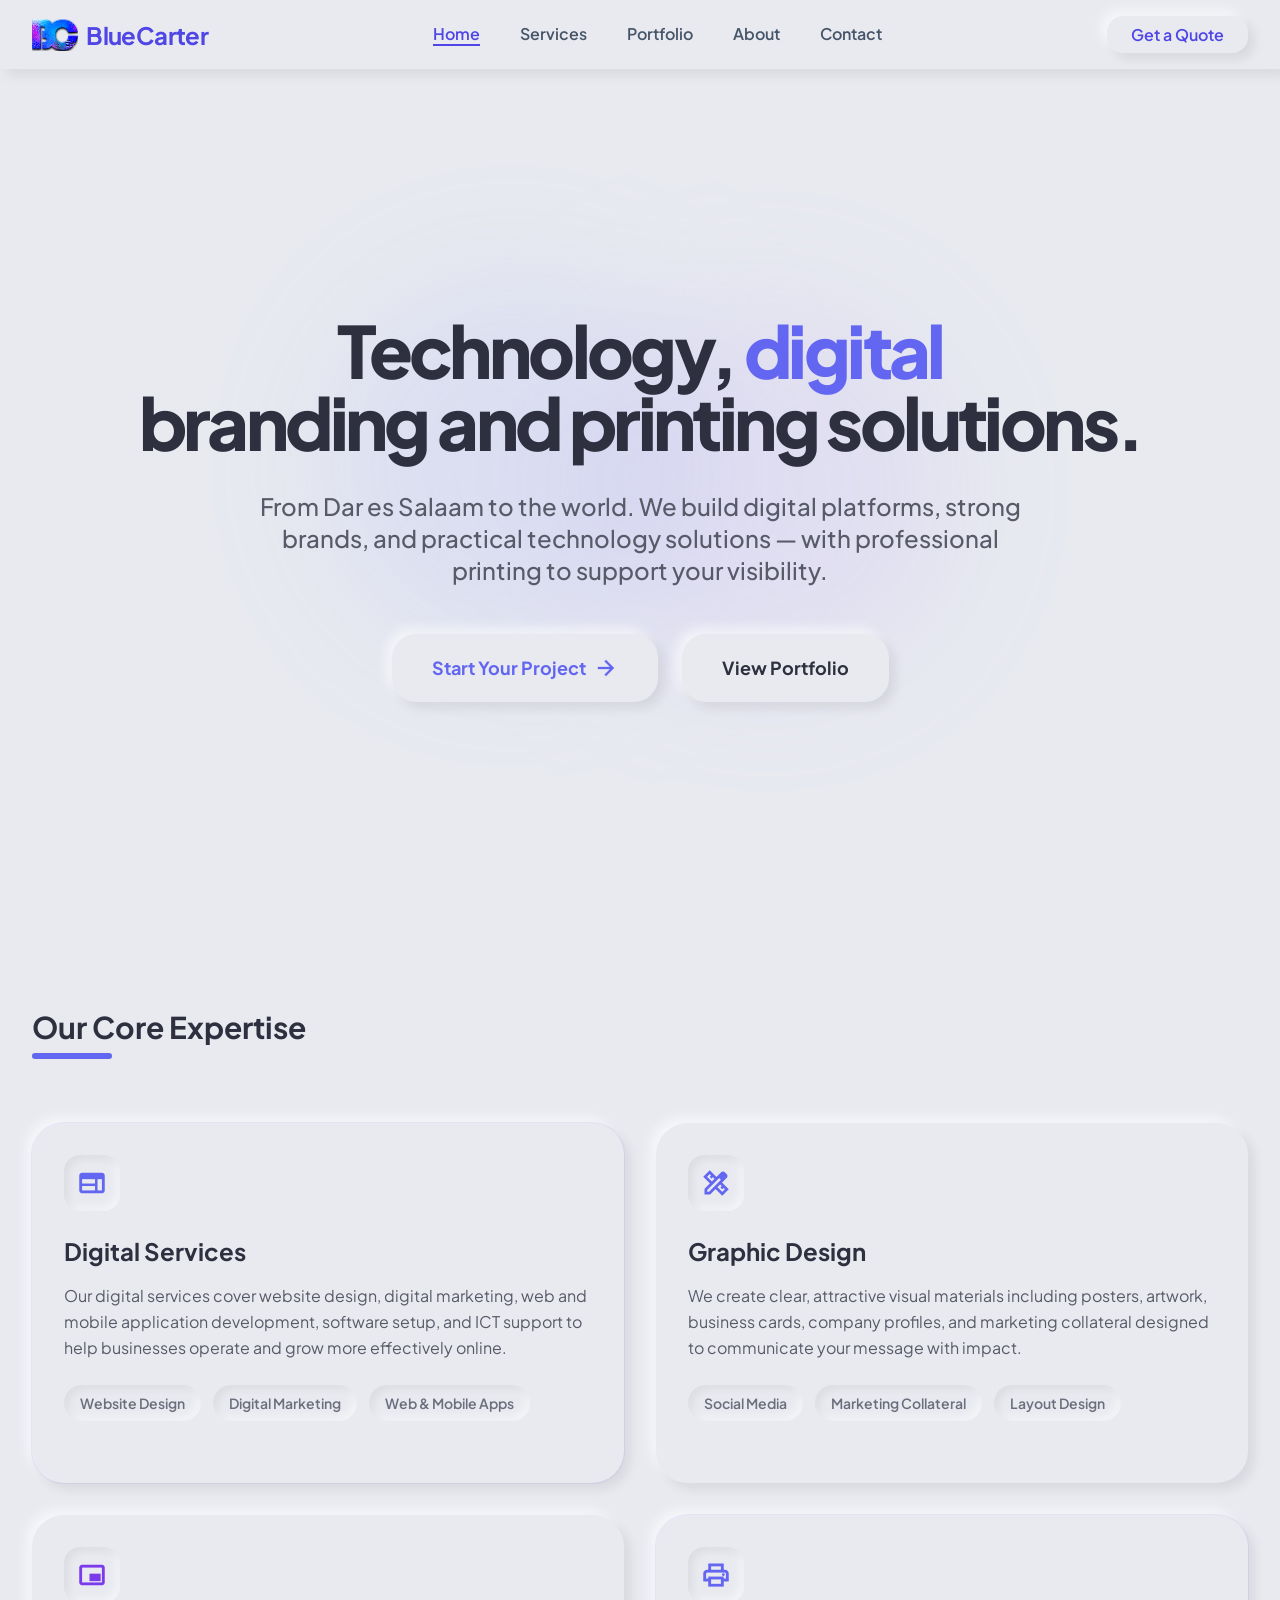
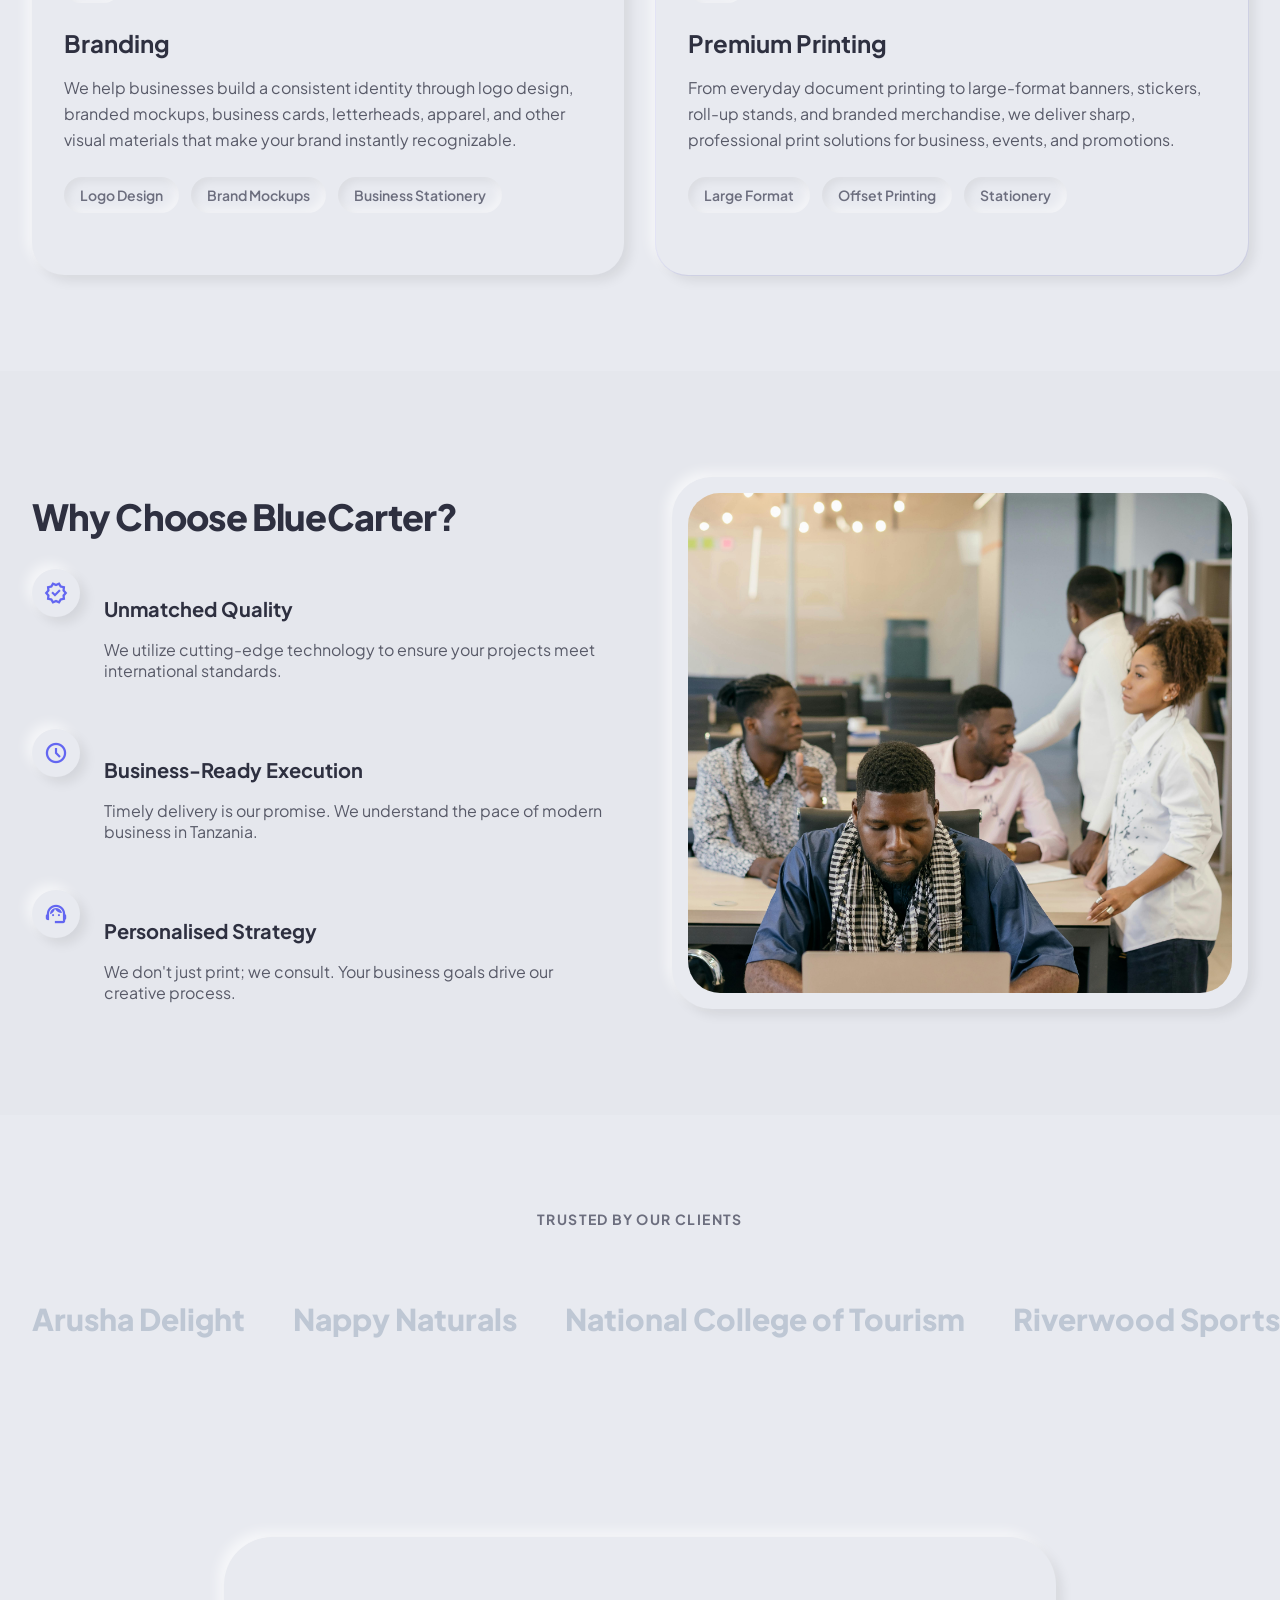
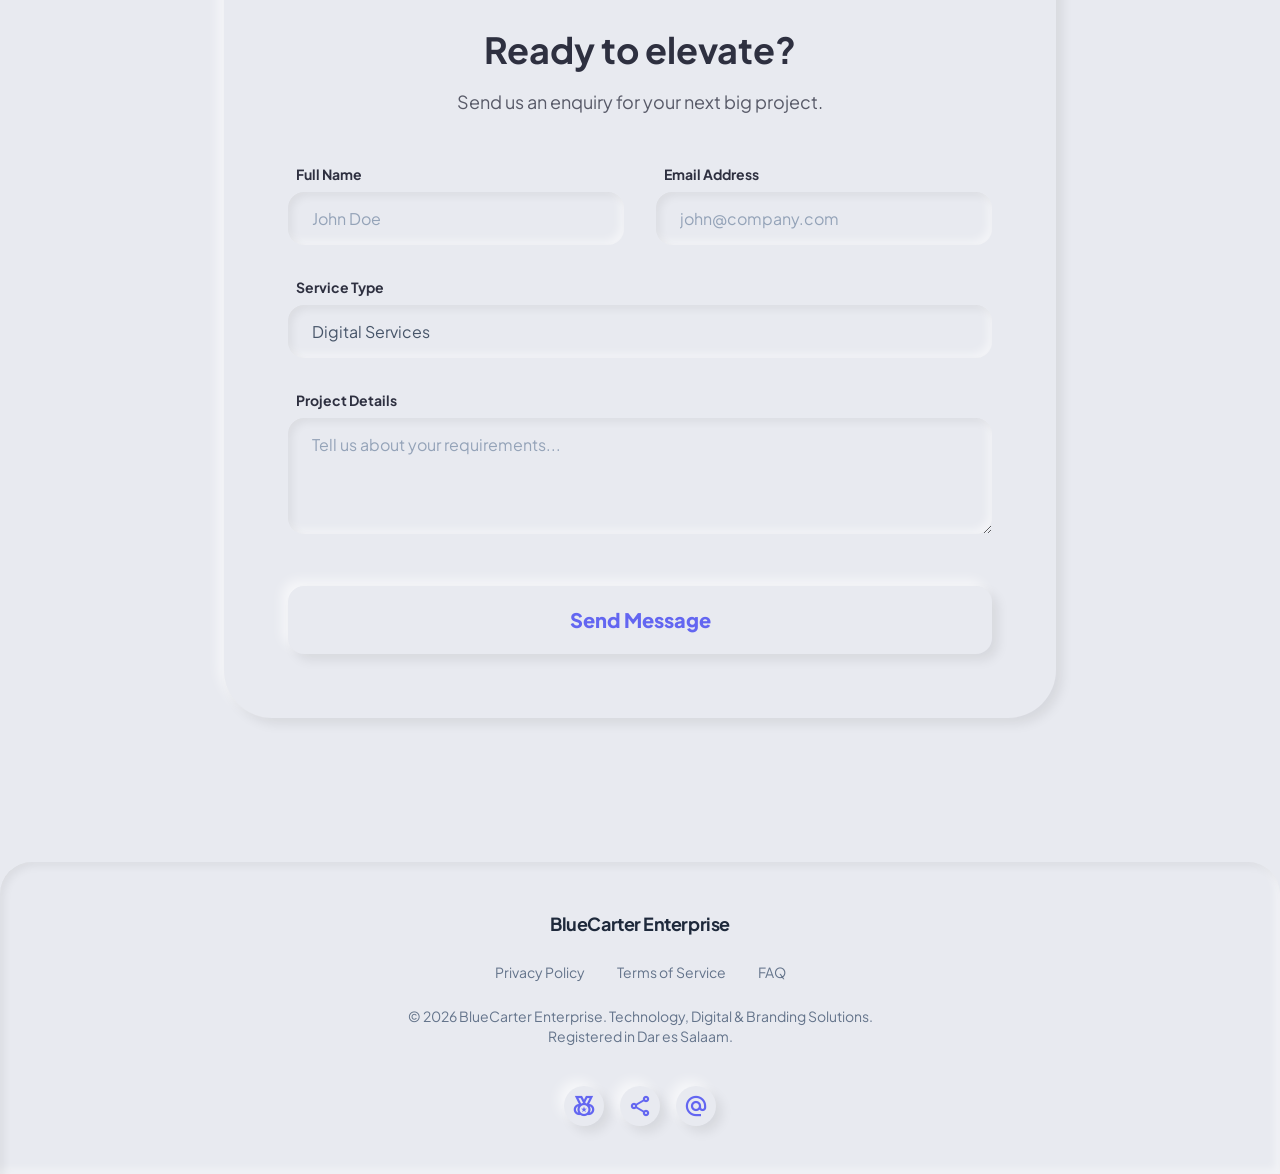
==== index.html @ fdbb9dce "Initial commit" ====
<!DOCTYPE html>
<html class="light" lang="en">
<head>
  <meta charset="utf-8" />
  <meta content="width=device-width, initial-scale=1.0" name="viewport" />
  <title>BlueCarter</title>

  <link
    href="https://fonts.googleapis.com/css2?family=Plus+Jakarta+Sans:wght@400;500;600;700;800&display=swap"
    rel="stylesheet"
  />
  <link
    href="https://fonts.googleapis.com/css2?family=Material+Symbols+Outlined:wght,FILL@100..700,0..1&display=swap"
    rel="stylesheet"
  />
  <link href="assets/logos/bc_logo_32x32.png" rel="icon" sizes="32x32" type="image/png" />
  <link href="assets/logos/bc_logo_192x192.png" rel="icon" sizes="192x192" type="image/png" />
  <link href="assets/css/styles.css" rel="stylesheet" />
</head>

<body class="bg-background selection:bg-primary-container selection:text-on-primary-container">
  <!-- Top Navigation Bar -->
  <nav class="sticky top-0 w-full z-50 bg-[#e8eaf0] flex justify-between items-center px-8 py-4 max-w-full mx-auto shadow-[6px_6px_12px_rgba(0,0,0,0.08),-6px_-6px_12px_rgba(255,255,255,0.6)]">
    <div class="flex items-center gap-2 text-2xl font-bold text-indigo-600 tracking-tight">
      <img alt="BlueCarter logo" src="assets/logos/bc_logo.png" style="height: 2rem; width: auto;" />
      <span>BlueCarter</span>
    </div>

    <div class="hidden md:flex space-x-10 font-['Plus_Jakarta_Sans'] font-semibold">
      <a class="text-indigo-600 border-b-2 border-indigo-600 transition-colors duration-300" href="#">Home</a>
      <a class="text-slate-600 hover:text-indigo-500 transition-colors duration-300" href="#services">Services</a>
      <a class="text-slate-600 hover:text-indigo-500 transition-colors duration-300" href="#portfolio">Portfolio</a>
      <a class="text-slate-600 hover:text-indigo-500 transition-colors duration-300" href="#about">About</a>
      <a class="text-slate-600 hover:text-indigo-500 transition-colors duration-300" href="#contact">Contact</a>
    </div>

    <a class="neomorph-raised px-6 py-2 rounded-lg text-indigo-600 font-semibold active:shadow-[inset_4px_4px_8px_rgba(0,0,0,0.06),inset_-4px_-4px_8px_rgba(255,255,255,0.5)] transition-all" href="#contact">
      Get a Quote
    </a>
  </nav>

  <main>
    <!-- Hero Section -->
    <section class="min-h-[819px] flex flex-col justify-center items-center text-center px-6 relative overflow-hidden">
      <div class="absolute inset-0 z-0 opacity-40">
        <div class="absolute top-1/4 left-1/4 w-96 h-96 bg-primary-container rounded-full mix-blend-multiply filter blur-3xl opacity-30"></div>
        <div class="absolute bottom-1/4 right-1/4 w-96 h-96 bg-tertiary-container rounded-full mix-blend-multiply filter blur-3xl opacity-30"></div>
      </div>

      <div class="z-10 max-w-5xl">
        <h1 class="text-5xl md:text-7xl font-extrabold text-on-surface leading-tight tracking-tighter mb-8">
            Technology, <span class="text-primary">digital</span><br />
            branding and printing solutions.
        </h1>

        <p class="text-on-surface-variant text-xl md:text-2xl mb-12 max-w-3xl mx-auto font-medium">
            From Dar es Salaam to the world. We build digital platforms, strong brands, and practical technology solutions — with professional printing to support your visibility.
        </p>

        <div class="flex flex-col md:flex-row gap-6 justify-center">
          <a class="neomorph-raised bg-background px-10 py-5 rounded-xl text-primary font-bold text-lg active:neomorph-inset transition-all flex items-center justify-center gap-2" href="#contact">
            Start Your Project
            <span class="material-symbols-outlined">arrow_forward</span>
          </a>

          <a class="neomorph-raised bg-background px-10 py-5 rounded-xl text-on-surface font-bold text-lg active:neomorph-inset transition-all" href="#portfolio">
            View Portfolio
          </a>
        </div>
      </div>
    </section>

    <!-- Services Grid -->
    <section class="py-24 px-8 max-w-7xl mx-auto" id="services">
      <div class="mb-16">
        <h2 class="text-3xl font-bold text-on-surface mb-2">Our Core Expertise</h2>
        <div class="w-20 h-1.5 bg-primary rounded-full"></div>
      </div>

      <div class="grid grid-cols-1 md:grid-cols-2 gap-8 auto-rows-fr">
        <!-- Digital Services -->
        <div class="group relative neomorph-raised rounded-[32px] p-8 bg-background min-h-[360px] flex flex-col justify-between overflow-hidden transition-all duration-300 hover:-translate-y-1 hover:shadow-[10px_10px_20px_rgba(0,0,0,0.12),-10px_-10px_20px_rgba(255,255,255,0.7)] ring-1 ring-primary/10">
          <div class="absolute inset-0 rounded-[32px] opacity-0 group-hover:opacity-100 transition duration-500 pointer-events-none bg-gradient-to-br from-white/40 to-transparent"></div>

          <div class="relative z-10">
            <div class="w-14 h-14 neomorph-inset rounded-2xl flex items-center justify-center mb-6 text-primary transition-all duration-300 group-hover:scale-110 group-hover:rotate-3">
              <span class="material-symbols-outlined text-3xl leading-none">web</span>
            </div>

            <h3 class="text-2xl font-bold mb-3">Digital Services</h3>

            <p class="text-on-surface-variant leading-relaxed">
              Our digital services cover website design, digital marketing, web and mobile application development, software setup, and ICT support to help businesses operate and grow more effectively online.
            </p>

            <div class="mt-6 flex flex-wrap gap-3">
              <span class="px-4 py-2 neomorph-inset rounded-full text-sm font-semibold text-secondary">Website Design</span>
              <span class="px-4 py-2 neomorph-inset rounded-full text-sm font-semibold text-secondary">Digital Marketing</span>
              <span class="px-4 py-2 neomorph-inset rounded-full text-sm font-semibold text-secondary">Web &amp; Mobile Apps</span>
            </div>
          </div>
        </div>

        <!-- Graphic Design -->
        <div class="group relative neomorph-raised rounded-[32px] p-8 bg-background min-h-[360px] flex flex-col justify-between overflow-hidden transition-all duration-300 hover:-translate-y-1 hover:shadow-[10px_10px_20px_rgba(0,0,0,0.12),-10px_-10px_20px_rgba(255,255,255,0.7)]">
          <div class="absolute inset-0 rounded-[32px] opacity-0 group-hover:opacity-100 transition duration-500 pointer-events-none bg-gradient-to-br from-white/40 to-transparent"></div>

          <div class="relative z-10">
            <div class="w-14 h-14 neomorph-inset rounded-2xl flex items-center justify-center mb-6 text-primary transition-all duration-300 group-hover:scale-110 group-hover:rotate-3">
              <span class="material-symbols-outlined text-3xl leading-none">design_services</span>
            </div>

            <h3 class="text-2xl font-bold mb-3">Graphic Design</h3>

            <p class="text-on-surface-variant leading-relaxed">
              We create clear, attractive visual materials including posters, artwork, business cards, company profiles, and marketing collateral designed to communicate your message with impact.
            </p>

            <div class="mt-6 flex flex-wrap gap-3">
              <span class="px-4 py-2 neomorph-inset rounded-full text-sm font-semibold text-secondary">Social Media</span>
              <span class="px-4 py-2 neomorph-inset rounded-full text-sm font-semibold text-secondary">Marketing Collateral</span>
              <span class="px-4 py-2 neomorph-inset rounded-full text-sm font-semibold text-secondary">Layout Design</span>
            </div>
          </div>
        </div>

        <!-- Branding -->
        <div class="group relative neomorph-raised rounded-[32px] p-8 bg-background min-h-[360px] flex flex-col justify-between overflow-hidden transition-all duration-300 hover:-translate-y-1 hover:shadow-[10px_10px_20px_rgba(0,0,0,0.12),-10px_-10px_20px_rgba(255,255,255,0.7)]">
          <div class="absolute inset-0 rounded-[32px] opacity-0 group-hover:opacity-100 transition duration-500 pointer-events-none bg-gradient-to-br from-white/40 to-transparent"></div>

          <div class="relative z-10">
            <div class="w-14 h-14 neomorph-inset rounded-2xl flex items-center justify-center mb-6 text-tertiary transition-all duration-300 group-hover:scale-110 group-hover:rotate-3">
              <span class="material-symbols-outlined text-3xl leading-none">branding_watermark</span>
            </div>

            <h3 class="text-2xl font-bold mb-3">Branding</h3>

            <p class="text-on-surface-variant leading-relaxed">
              We help businesses build a consistent identity through logo design, branded mockups, business cards, letterheads, apparel, and other visual materials that make your brand instantly recognizable.
            </p>

            <div class="mt-6 flex flex-wrap gap-3">
              <span class="px-4 py-2 neomorph-inset rounded-full text-sm font-semibold text-secondary">Logo Design</span>
              <span class="px-4 py-2 neomorph-inset rounded-full text-sm font-semibold text-secondary">Brand Mockups</span>
              <span class="px-4 py-2 neomorph-inset rounded-full text-sm font-semibold text-secondary">Business Stationery</span>
            </div>
          </div>
        </div>

        <!-- Premium Printing -->
        <div class="group relative neomorph-raised rounded-[32px] p-8 bg-background min-h-[360px] flex flex-col justify-between overflow-hidden transition-all duration-300 hover:-translate-y-1 hover:shadow-[10px_10px_20px_rgba(0,0,0,0.12),-10px_-10px_20px_rgba(255,255,255,0.7)] ring-1 ring-primary/10">
          <div class="absolute inset-0 rounded-[32px] opacity-0 group-hover:opacity-100 transition duration-500 pointer-events-none bg-gradient-to-br from-white/40 to-transparent"></div>

          <div class="relative z-10">
            <div class="w-14 h-14 neomorph-inset rounded-2xl flex items-center justify-center mb-6 text-primary transition-all duration-300 group-hover:scale-110 group-hover:rotate-3">
              <span class="material-symbols-outlined text-3xl leading-none">print</span>
            </div>

            <h3 class="text-2xl font-bold mb-3">Premium Printing</h3>

            <p class="text-on-surface-variant leading-relaxed">
              From everyday document printing to large-format banners, stickers, roll-up stands, and branded merchandise, we deliver sharp, professional print solutions for business, events, and promotions.
            </p>

            <div class="mt-6 flex flex-wrap gap-3">
              <span class="px-4 py-2 neomorph-inset rounded-full text-sm font-semibold text-secondary">Large Format</span>
              <span class="px-4 py-2 neomorph-inset rounded-full text-sm font-semibold text-secondary">Offset Printing</span>
              <span class="px-4 py-2 neomorph-inset rounded-full text-sm font-semibold text-secondary">Stationery</span>
            </div>
          </div>
        </div>
      </div>
    </section>

    <!-- Why Us Section -->
    <section class="py-24 bg-surface-container-low" id="about">
      <div class="max-w-7xl mx-auto px-8 grid grid-cols-1 lg:grid-cols-2 gap-16 items-center">
        <div>
          <h2 class="text-4xl font-extrabold mb-8 text-on-surface tracking-tight">Why Choose BlueCarter?</h2>

          <div class="space-y-8">
            <div class="flex gap-6">
              <div class="flex-shrink-0 w-12 h-12 neomorph-raised rounded-xl flex items-center justify-center bg-background">
                <span class="material-symbols-outlined text-primary">verified</span>
              </div>
              <div>
                <h4 class="text-xl font-bold mb-2">Unmatched Quality</h4>
                <p class="text-on-surface-variant">We utilize cutting-edge technology to ensure your projects meet international standards.</p>
              </div>
            </div>

            <div class="flex gap-6">
              <div class="flex-shrink-0 w-12 h-12 neomorph-raised rounded-xl flex items-center justify-center bg-background">
                <span class="material-symbols-outlined text-primary">schedule</span>
              </div>
              <div>
                <h4 class="text-xl font-bold mb-2">Business-Ready Execution</h4>
                <p class="text-on-surface-variant">Timely delivery is our promise. We understand the pace of modern business in Tanzania.</p>
              </div>
            </div>

            <div class="flex gap-6">
              <div class="flex-shrink-0 w-12 h-12 neomorph-raised rounded-xl flex items-center justify-center bg-background">
                <span class="material-symbols-outlined text-primary">support_agent</span>
              </div>
              <div>
                <h4 class="text-xl font-bold mb-2">Personalised Strategy</h4>
                <p class="text-on-surface-variant">We don't just print; we consult. Your business goals drive our creative process.</p>
              </div>
            </div>
          </div>
        </div>

        <div class="relative">
          <div class="neomorph-raised rounded-[40px] overflow-hidden p-4 bg-background">
            <img
              alt="Team Collaboration"
              class="rounded-[32px] w-full h-[500px] object-cover"
              src="assets/images/team.jpg"
            />
          </div>
        </div>
      </div>
    </section>

    <!-- Clients Marquee -->
    <section class="py-20 overflow-hidden">
      <div class="text-center mb-12">
        <p class="text-sm font-bold uppercase tracking-widest text-secondary mb-4">Trusted by Our Clients</p>
      </div>

      <div class="overflow-hidden px-8">
        <div class="animate-marquee whitespace-nowrap">
          <div class="flex items-center space-x-12 py-6 pr-12">
            <span class="text-3xl font-extrabold text-slate-400/50 hover:text-primary transition-colors">Arusha Delight</span>
            <span class="text-3xl font-extrabold text-slate-400/50 hover:text-primary transition-colors">Nappy Naturals</span>
            <span class="text-3xl font-extrabold text-slate-400/50 hover:text-primary transition-colors">National College of Tourism</span>
            <span class="text-3xl font-extrabold text-slate-400/50 hover:text-primary transition-colors">Riverwood Sports Bar &amp; Lounge</span>
            <span class="text-3xl font-extrabold text-slate-400/50 hover:text-primary transition-colors">KPTL Kuku Project</span>
            <span class="text-3xl font-extrabold text-slate-400/50 hover:text-primary transition-colors">Kinondoni Revival Choir [KRC]</span>
            <span class="text-3xl font-extrabold text-slate-400/50 hover:text-primary transition-colors">Lean Energy Link</span>
            <span class="text-3xl font-extrabold text-slate-400/50 hover:text-primary transition-colors">Zanzibar Reggae Festival</span>
            <span class="text-3xl font-extrabold text-slate-400/50 hover:text-primary transition-colors">Bright Logistics Services Co. (formerly Mirabel)</span>
            <span class="text-3xl font-extrabold text-slate-400/50 hover:text-primary transition-colors">Kipacha Travel</span>
            <span class="text-3xl font-extrabold text-slate-400/50 hover:text-primary transition-colors">Tanzania Herpetological Society</span>
          </div>

          <div class="flex items-center space-x-12 py-6 pr-12" aria-hidden="true">
            <span class="text-3xl font-extrabold text-slate-400/50 hover:text-primary transition-colors">Arusha Delight</span>
            <span class="text-3xl font-extrabold text-slate-400/50 hover:text-primary transition-colors">Nappy Naturals</span>
            <span class="text-3xl font-extrabold text-slate-400/50 hover:text-primary transition-colors">National College of Tourism</span>
            <span class="text-3xl font-extrabold text-slate-400/50 hover:text-primary transition-colors">Riverwood Sports Bar &amp; Lounge</span>
            <span class="text-3xl font-extrabold text-slate-400/50 hover:text-primary transition-colors">KPTL Kuku Project</span>
            <span class="text-3xl font-extrabold text-slate-400/50 hover:text-primary transition-colors">Kinondoni Revival Choir [KRC]</span>
            <span class="text-3xl font-extrabold text-slate-400/50 hover:text-primary transition-colors">Lean Energy Link</span>
            <span class="text-3xl font-extrabold text-slate-400/50 hover:text-primary transition-colors">Zanzibar Reggae Festival</span>
            <span class="text-3xl font-extrabold text-slate-400/50 hover:text-primary transition-colors">Bright Logistics Services Co. (formerly Mirabel)</span>
            <span class="text-3xl font-extrabold text-slate-400/50 hover:text-primary transition-colors">Kipacha Travel</span>
            <span class="text-3xl font-extrabold text-slate-400/50 hover:text-primary transition-colors">Tanzania Herpetological Society</span>
          </div>
        </div>
      </div>
    </section>

    <!-- Contact Section -->
    <section class="py-24 px-8 max-w-4xl mx-auto" id="contact">
      <div class="neomorph-raised bg-background rounded-[48px] p-12 md:p-16">
        <div class="text-center mb-12">
          <h2 class="text-4xl font-bold mb-4">Ready to elevate?</h2>
          <p class="text-on-surface-variant text-lg">Send us an enquiry for your next big project.</p>
        </div>

        <form
          action="mailto:info@bluecarterent.com"
          class="space-y-8"
          enctype="text/plain"
          method="post"
        >
          <div class="grid grid-cols-1 md:grid-cols-2 gap-8">
            <div class="space-y-2">
              <label class="block text-sm font-bold ml-2 text-on-surface" for="full-name">Full Name</label>
              <input class="w-full bg-background neomorph-inset border-none rounded-2xl px-6 py-4 focus:ring-2 focus:ring-primary outline-none transition-all placeholder:text-slate-400" id="full-name" name="Full Name" placeholder="John Doe" type="text" />
            </div>

            <div class="space-y-2">
              <label class="block text-sm font-bold ml-2 text-on-surface" for="email-address">Email Address</label>
              <input class="w-full bg-background neomorph-inset border-none rounded-2xl px-6 py-4 focus:ring-2 focus:ring-primary outline-none transition-all placeholder:text-slate-400" id="email-address" name="Email Address" placeholder="john@company.com" type="email" />
            </div>
          </div>

          <div class="space-y-2">
            <label class="block text-sm font-bold ml-2 text-on-surface" for="service-type">Service Type</label>
            <select class="w-full bg-background neomorph-inset border-none rounded-2xl px-6 py-4 focus:ring-2 focus:ring-primary outline-none transition-all appearance-none text-slate-600" id="service-type" name="Service Type">
              <option>Digital Services</option>
              <option>Graphic Design</option>
              <option>Branding</option>
              <option>Premium Printing</option>
            </select>
          </div>

          <div class="space-y-2">
            <label class="block text-sm font-bold ml-2 text-on-surface" for="project-details">Project Details</label>
            <textarea class="w-full bg-background neomorph-inset border-none rounded-2xl px-6 py-4 focus:ring-2 focus:ring-primary outline-none transition-all placeholder:text-slate-400" id="project-details" name="Project Details" placeholder="Tell us about your requirements..." rows="4"></textarea>
          </div>

          <div class="pt-4">
            <button class="w-full neomorph-raised bg-background py-5 rounded-2xl text-primary font-extrabold text-xl hover:translate-y-[-2px] active:translate-y-[2px] active:neomorph-inset transition-all" type="submit">
              Send Message
            </button>
          </div>
        </form>
      </div>
    </section>
  </main>

  <!-- Footer -->
  <footer class="w-full rounded-t-[32px] bg-[#e8eaf0] shadow-[inset_4px_4px_8px_rgba(0,0,0,0.06),inset_-4px_-4px_8px_rgba(255,255,255,0.5)] mt-12">
    <div class="flex flex-col items-center py-12 px-6 space-y-6 w-full font-['Plus_Jakarta_Sans'] text-sm">
      <div class="text-lg font-bold text-slate-800 tracking-tight">BlueCarter Enterprise</div>

      <div class="flex space-x-8">
        <a class="text-slate-500 hover:text-indigo-500 transition-opacity duration-200" href="privacy-policy.html">Privacy Policy</a>
        <a class="text-slate-500 hover:text-indigo-500 transition-opacity duration-200" href="terms-of-service.html">Terms of Service</a>
        <a class="text-slate-500 hover:text-indigo-500 transition-opacity duration-200" href="faq.html">FAQ</a>
      </div>

      <div class="text-slate-500 text-center max-w-xl">
        © <span id="year"></span> BlueCarter Enterprise. Technology, Digital &amp; Branding Solutions.
        <br />
        Registered in Dar es Salaam.
      </div>

      <div class="flex space-x-4 pt-4">
        <div class="w-10 h-10 neomorph-raised rounded-full flex items-center justify-center text-primary">
          <span class="material-symbols-outlined">social_leaderboard</span>
        </div>
        <div class="w-10 h-10 neomorph-raised rounded-full flex items-center justify-center text-primary">
          <span class="material-symbols-outlined">share</span>
        </div>
        <div class="w-10 h-10 neomorph-raised rounded-full flex items-center justify-center text-primary">
          <span class="material-symbols-outlined">alternate_email</span>
        </div>
      </div>
    </div>
  </footer>
  <script>
  document.getElementById("year").textContent = new Date().getFullYear();
</script>
</body>
</html>
---- assets/css/styles.css ----
/* Design tokens shared across the homepage and the standalone content pages. */
:root {
  --color-background: #e8eaf0;
  --color-surface-container-low: #e5e7ed;
  --color-primary: #6366f1;
  --color-primary-container: #818cf8;
  --color-tertiary: #7c3aed;
  --color-tertiary-container: #a78bfa;
  --color-on-surface: #2e3040;
  --color-on-surface-variant: #585a68;
  --color-secondary: #6c6e7e;
  --color-on-primary-container: #e0e2ff;
  --color-ring-primary: rgba(99, 102, 241, 0.35);
}

*,
*::before,
*::after {
  box-sizing: border-box;
}

html {
  scroll-behavior: smooth;
}

body {
  margin: 0;
  font-family: "Plus Jakarta Sans", sans-serif;
  background-color: var(--color-background);
  color: var(--color-on-surface);
}

body::selection {
  background-color: var(--color-primary-container);
  color: var(--color-on-primary-container);
}

img {
  display: block;
  max-width: 100%;
}

button,
input,
select,
textarea {
  font: inherit;
}

button {
  border: 0;
  background: none;
  cursor: pointer;
}

a {
  color: inherit;
  text-decoration: none;
}

.neomorph-raised {
  box-shadow:
    6px 6px 12px rgba(0, 0, 0, 0.08),
    -6px -6px 12px rgba(255, 255, 255, 0.6);
}

.neomorph-inset,
.active\:neomorph-inset:active {
  box-shadow:
    inset 4px 4px 8px rgba(0, 0, 0, 0.06),
    inset -4px -4px 8px rgba(255, 255, 255, 0.5);
}

.material-symbols-outlined {
  font-variation-settings: "FILL" 0, "wght" 500, "GRAD" 0, "opsz" 24;
  line-height: 1;
  display: inline-flex;
  align-items: center;
  justify-content: center;
}

@keyframes marquee {
  0% {
    transform: translateX(0);
  }

  100% {
    transform: translateX(-50%);
  }
}

.animate-marquee {
  display: flex;
  width: max-content;
  animation: marquee 120s linear infinite;
}

@media (prefers-reduced-motion: reduce) {
  .animate-marquee {
    animation: none;
  }

  *,
  *::before,
  *::after {
    scroll-behavior: auto !important;
    transition-duration: 0s !important;
  }
}

.light {
  color-scheme: light;
}

/* Homepage utility-style classes.
   The landing page was originally authored with Tailwind-like utilities in the markup,
   so these class definitions preserve that structure without reworking the HTML. */
.absolute {
  position: absolute;
}

.relative {
  position: relative;
}

.sticky {
  position: sticky;
}

.block {
  display: block;
}

.hidden {
  display: none;
}

.flex {
  display: flex;
}

.grid {
  display: grid;
}

.flex-col {
  flex-direction: column;
}

.flex-wrap {
  flex-wrap: wrap;
}

.items-center {
  align-items: center;
}

.items-start {
  align-items: flex-start;
}

.justify-between {
  justify-content: space-between;
}

.justify-center {
  justify-content: center;
}

.flex-shrink-0 {
  flex-shrink: 0;
}

.w-full {
  width: 100%;
}

.w-10 {
  width: 2.5rem;
}

.w-12 {
  width: 3rem;
}

.w-14 {
  width: 3.5rem;
}

.w-20 {
  width: 5rem;
}

.w-96 {
  width: 24rem;
}

.max-w-full {
  max-width: 100%;
}

.max-w-3xl {
  max-width: 48rem;
}

.max-w-4xl {
  max-width: 56rem;
}

.max-w-5xl {
  max-width: 64rem;
}

.max-w-7xl {
  max-width: 80rem;
}

.max-w-lg {
  max-width: 32rem;
}

.min-h-\[360px\] {
  min-height: 360px;
}

.min-h-\[819px\] {
  min-height: 819px;
}

.h-1\.5 {
  height: 0.375rem;
}

.h-10 {
  height: 2.5rem;
}

.h-12 {
  height: 3rem;
}

.h-14 {
  height: 3.5rem;
}

.h-96 {
  height: 24rem;
}

.h-\[500px\] {
  height: 500px;
}

.mx-auto {
  margin-left: auto;
  margin-right: auto;
}

.mb-2 {
  margin-bottom: 0.5rem;
}

.mb-3 {
  margin-bottom: 0.75rem;
}

.mb-4 {
  margin-bottom: 1rem;
}

.mb-6 {
  margin-bottom: 1.5rem;
}

.mb-8 {
  margin-bottom: 2rem;
}

.mb-12 {
  margin-bottom: 3rem;
}

.mb-16 {
  margin-bottom: 4rem;
}

.mt-6 {
  margin-top: 1.5rem;
}

.mt-12 {
  margin-top: 3rem;
}

.ml-2 {
  margin-left: 0.5rem;
}

.p-4 {
  padding: 1rem;
}

.p-8 {
  padding: 2rem;
}

.p-12 {
  padding: 3rem;
}

.px-4 {
  padding-left: 1rem;
  padding-right: 1rem;
}

.px-6 {
  padding-left: 1.5rem;
  padding-right: 1.5rem;
}

.px-8 {
  padding-left: 2rem;
  padding-right: 2rem;
}

.px-10 {
  padding-left: 2.5rem;
  padding-right: 2.5rem;
}

.py-2 {
  padding-top: 0.5rem;
  padding-bottom: 0.5rem;
}

.py-4 {
  padding-top: 1rem;
  padding-bottom: 1rem;
}

.py-5 {
  padding-top: 1.25rem;
  padding-bottom: 1.25rem;
}

.py-6 {
  padding-top: 1.5rem;
  padding-bottom: 1.5rem;
}

.py-12 {
  padding-top: 3rem;
  padding-bottom: 3rem;
}

.py-20 {
  padding-top: 5rem;
  padding-bottom: 5rem;
}

.py-24 {
  padding-top: 6rem;
  padding-bottom: 6rem;
}

.pt-4 {
  padding-top: 1rem;
}

.pr-12 {
  padding-right: 3rem;
}

.top-0 {
  top: 0;
}

.top-1\/4 {
  top: 25%;
}

.bottom-1\/4 {
  bottom: 25%;
}

.left-1\/4 {
  left: 25%;
}

.right-1\/4 {
  right: 25%;
}

.inset-0 {
  inset: 0;
}

.z-0 {
  z-index: 0;
}

.z-10 {
  z-index: 10;
}

.z-50 {
  z-index: 50;
}

.overflow-hidden {
  overflow: hidden;
}

.pointer-events-none {
  pointer-events: none;
}

.whitespace-nowrap {
  white-space: nowrap;
}

.object-cover {
  object-fit: cover;
}

.appearance-none {
  appearance: none;
}

.outline-none {
  outline: none;
}

.text-center {
  text-align: center;
}

.text-sm {
  font-size: 0.875rem;
  line-height: 1.25rem;
}

.text-lg {
  font-size: 1.125rem;
  line-height: 1.75rem;
}

.text-xl {
  font-size: 1.25rem;
  line-height: 1.75rem;
}

.text-2xl {
  font-size: 1.5rem;
  line-height: 2rem;
}

.text-3xl {
  font-size: 1.875rem;
  line-height: 2.25rem;
}

.text-4xl {
  font-size: 2.25rem;
  line-height: 2.5rem;
}

.text-5xl {
  font-size: 3rem;
  line-height: 1;
}

.font-medium {
  font-weight: 500;
}

.font-semibold {
  font-weight: 600;
}

.font-bold {
  font-weight: 700;
}

.font-extrabold {
  font-weight: 800;
}

.uppercase {
  text-transform: uppercase;
}

.leading-none {
  line-height: 1;
}

.leading-tight {
  line-height: 1.2;
}

.leading-relaxed {
  line-height: 1.625;
}

.tracking-tight {
  letter-spacing: -0.025em;
}

.tracking-tighter {
  letter-spacing: -0.05em;
}

.tracking-widest {
  letter-spacing: 0.1em;
}

.text-primary {
  color: var(--color-primary);
}

.text-secondary {
  color: var(--color-secondary);
}

.text-tertiary {
  color: var(--color-tertiary);
}

.text-on-surface {
  color: var(--color-on-surface);
}

.text-on-surface-variant {
  color: var(--color-on-surface-variant);
}

.text-indigo-600 {
  color: #4f46e5;
}

.text-slate-400\/50 {
  color: rgba(148, 163, 184, 0.5);
}

.text-slate-500 {
  color: #64748b;
}

.text-slate-600 {
  color: #475569;
}

.text-slate-800 {
  color: #1e293b;
}

.bg-background,
.bg-\[\#e8eaf0\] {
  background-color: var(--color-background);
}

.bg-surface-container-low {
  background-color: var(--color-surface-container-low);
}

.bg-primary {
  background-color: var(--color-primary);
}

.bg-primary-container {
  background-color: var(--color-primary-container);
}

.bg-tertiary-container {
  background-color: var(--color-tertiary-container);
}

.bg-gradient-to-br {
  background-image: linear-gradient(to bottom right, rgba(255, 255, 255, 0.4), transparent);
}

.from-white\/40,
.to-transparent {
  color: inherit;
}

.mix-blend-multiply {
  mix-blend-mode: multiply;
}

.filter {
  filter: var(--tw-filter);
}

.blur-3xl {
  --tw-filter: blur(64px);
}

.opacity-0 {
  opacity: 0;
}

.opacity-30 {
  opacity: 0.3;
}

.opacity-40 {
  opacity: 0.4;
}

.border-none {
  border: none;
}

.border-b-2 {
  border-bottom-width: 2px;
  border-bottom-style: solid;
}

.border-indigo-600 {
  border-color: #4f46e5;
}

.ring-1 {
  box-shadow:
    0 0 0 1px rgba(99, 102, 241, 0.1),
    6px 6px 12px rgba(0, 0, 0, 0.08),
    -6px -6px 12px rgba(255, 255, 255, 0.6);
}

.ring-primary\/10 {
  box-shadow:
    0 0 0 1px rgba(99, 102, 241, 0.1),
    6px 6px 12px rgba(0, 0, 0, 0.08),
    -6px -6px 12px rgba(255, 255, 255, 0.6);
}

.shadow-\[6px_6px_12px_rgba\(0\,0\,0\,0\.08\)\,-6px_-6px_12px_rgba\(255\,255\,255\,0\.6\)\] {
  box-shadow:
    6px 6px 12px rgba(0, 0, 0, 0.08),
    -6px -6px 12px rgba(255, 255, 255, 0.6);
}

.shadow-\[inset_4px_4px_8px_rgba\(0\,0\,0\,0\.06\)\,inset_-4px_-4px_8px_rgba\(255\,255\,255\,0\.5\)\] {
  box-shadow:
    inset 4px 4px 8px rgba(0, 0, 0, 0.06),
    inset -4px -4px 8px rgba(255, 255, 255, 0.5);
}

.rounded-full {
  border-radius: 9999px;
}

.rounded-lg {
  border-radius: 1rem;
}

.rounded-xl {
  border-radius: 1.5rem;
}

.rounded-2xl {
  border-radius: 1rem;
}

.rounded-\[32px\] {
  border-radius: 32px;
}

.rounded-\[40px\] {
  border-radius: 40px;
}

.rounded-\[48px\] {
  border-radius: 48px;
}

.rounded-t-\[32px\] {
  border-top-left-radius: 32px;
  border-top-right-radius: 32px;
}

.transition,
.transition-all,
.transition-colors,
.transition-opacity {
  transition-duration: 300ms;
  transition-timing-function: ease;
}

.transition {
  transition-property: all;
}

.transition-all {
  transition-property: all;
}

.transition-colors {
  transition-property: color, background-color, border-color;
}

.transition-opacity {
  transition-property: opacity;
}

.duration-200 {
  transition-duration: 200ms;
}

.duration-300 {
  transition-duration: 300ms;
}

.duration-500 {
  transition-duration: 500ms;
}

.group:hover .group-hover\:opacity-100 {
  opacity: 1;
}

.group:hover .group-hover\:scale-110 {
  transform: scale(1.1);
}

.group:hover .group-hover\:rotate-3 {
  transform: rotate(3deg);
}

.group:hover .group-hover\:scale-110.group-hover\:rotate-3 {
  transform: scale(1.1) rotate(3deg);
}

.hover\:-translate-y-1:hover {
  transform: translateY(-0.25rem);
}

.hover\:translate-y-\[-2px\]:hover {
  transform: translateY(-2px);
}

.active\:translate-y-\[2px\]:active {
  transform: translateY(2px);
}

.hover\:text-indigo-500:hover {
  color: #6366f1;
}

.hover\:text-primary:hover {
  color: var(--color-primary);
}

.hover\:shadow-\[10px_10px_20px_rgba\(0\,0\,0\,0\.12\)\,-10px_-10px_20px_rgba\(255\,255\,255\,0\.7\)\]:hover {
  box-shadow:
    10px 10px 20px rgba(0, 0, 0, 0.12),
    -10px -10px 20px rgba(255, 255, 255, 0.7);
}

.active\:shadow-\[inset_4px_4px_8px_rgba\(0\,0\,0\,0\.06\)\,inset_-4px_-4px_8px_rgba\(255\,255\,255\,0\.5\)\]:active {
  box-shadow:
    inset 4px 4px 8px rgba(0, 0, 0, 0.06),
    inset -4px -4px 8px rgba(255, 255, 255, 0.5);
}

.focus\:ring-2:focus {
  box-shadow: 0 0 0 2px var(--color-ring-primary);
}

.focus\:ring-primary:focus {
  box-shadow: 0 0 0 2px var(--color-ring-primary);
}

.placeholder\:text-slate-400::placeholder {
  color: #94a3b8;
}

.space-x-4 > * + * {
  margin-left: 1rem;
}

.space-x-8 > * + * {
  margin-left: 2rem;
}

.space-x-10 > * + * {
  margin-left: 2.5rem;
}

.space-x-12 > * + * {
  margin-left: 3rem;
}

.space-y-2 > * + * {
  margin-top: 0.5rem;
}

.space-y-6 > * + * {
  margin-top: 1.5rem;
}

.space-y-8 > * + * {
  margin-top: 2rem;
}

.gap-2 {
  gap: 0.5rem;
}

.gap-3 {
  gap: 0.75rem;
}

.gap-6 {
  gap: 1.5rem;
}

.gap-8 {
  gap: 2rem;
}

.gap-16 {
  gap: 4rem;
}

.grid-cols-1 {
  grid-template-columns: 1fr;
}

.auto-rows-fr {
  grid-auto-rows: 1fr;
}

.font-\[\'Plus_Jakarta_Sans\'\] {
  font-family: "Plus Jakarta Sans", sans-serif;
}

nav a:focus-visible,
button:focus-visible,
input:focus-visible,
select:focus-visible,
textarea:focus-visible {
  outline: 2px solid var(--color-primary);
  outline-offset: 2px;
}

@media (min-width: 768px) {
  .md\:flex {
    display: flex;
  }

  .md\:flex-row {
    flex-direction: row;
  }

  .md\:grid-cols-2 {
    grid-template-columns: repeat(2, minmax(0, 1fr));
  }

  .md\:p-16 {
    padding: 4rem;
  }

  .md\:text-2xl {
    font-size: 1.5rem;
    line-height: 2rem;
  }

  .md\:text-7xl {
    font-size: 4.5rem;
    line-height: 1;
  }
}

@media (min-width: 1024px) {
  .lg\:grid-cols-2 {
    grid-template-columns: repeat(2, minmax(0, 1fr));
  }
}

@media (max-width: 767px) {
  .sticky {
    position: static;
  }

  .min-h-\[819px\] {
    min-height: auto;
    padding-top: 5rem;
    padding-bottom: 5rem;
  }

  nav {
    gap: 1rem;
    padding-left: 1.25rem;
    padding-right: 1.25rem;
  }

  .rounded-\[48px\] {
    border-radius: 32px;
  }
}

/* Shared content-page pattern.
   These classes are intentionally separate from the homepage utilities because the
   legal/help pages need calmer, document-first layouts while still using the same
   brand palette, spacing language, and surface treatment. */
.site-shell {
  min-height: 100vh;
  display: flex;
  flex-direction: column;
}

.page-main {
  flex: 1;
}

.page-hero {
  max-width: 72rem;
  margin: 0 auto;
  padding: 4.5rem 2rem 2rem;
}

.page-hero-card {
  position: relative;
  overflow: hidden;
  border-radius: 40px;
  padding: 3rem;
  background:
    radial-gradient(circle at top left, rgba(129, 140, 248, 0.26), transparent 30%),
    radial-gradient(circle at bottom right, rgba(167, 139, 250, 0.22), transparent 28%),
    linear-gradient(145deg, rgba(255, 255, 255, 0.72), rgba(255, 255, 255, 0.38));
}

.eyebrow {
  display: inline-flex;
  align-items: center;
  gap: 0.5rem;
  padding: 0.55rem 1rem;
  border-radius: 9999px;
  background-color: rgba(99, 102, 241, 0.12);
  color: var(--color-primary);
  font-size: 0.75rem;
  font-weight: 700;
  letter-spacing: 0.16em;
  text-transform: uppercase;
}

.page-hero h1 {
  margin: 1.25rem 0 0;
  font-size: clamp(2.5rem, 6vw, 4.5rem);
  line-height: 0.98;
  letter-spacing: -0.05em;
}

.page-hero p {
  max-width: 44rem;
  margin: 1.25rem 0 0;
  color: var(--color-on-surface-variant);
  font-size: 1.125rem;
  line-height: 1.8;
}

.content-page {
  max-width: 72rem;
  margin: 0 auto;
  padding: 0 2rem 5rem;
}

.content-card {
  border-radius: 40px;
  padding: 3rem;
  background-color: rgba(255, 255, 255, 0.38);
}

.content-prose {
  max-width: 48rem;
}

.content-prose h2 {
  margin: 2.5rem 0 0.85rem;
  font-size: 1.75rem;
  line-height: 1.2;
  letter-spacing: -0.03em;
}

.content-prose h2:first-child {
  margin-top: 0;
}

.content-prose p,
.content-prose li {
  color: var(--color-on-surface-variant);
  font-size: 1rem;
  line-height: 1.85;
}

.content-prose ul {
  margin: 0.9rem 0 0;
  padding-left: 1.25rem;
}

.content-prose li + li {
  margin-top: 0.4rem;
}

.content-prose a {
  color: var(--color-primary);
}

.page-actions {
  display: flex;
  flex-wrap: wrap;
  gap: 1rem;
  margin-top: 2rem;
}

/* Reusable button-like anchor used on the content pages for simple page actions. */
.button-link {
  display: inline-flex;
  align-items: center;
  justify-content: center;
  gap: 0.5rem;
  padding: 1rem 1.5rem;
}

.faq-list {
  display: grid;
  gap: 1rem;
  margin-top: 2rem;
}

/* FAQ cards stay visually lighter than homepage feature tiles so reading remains primary. */
.faq-item {
  border-radius: 28px;
  padding: 1.5rem 1.5rem 1.25rem;
  background-color: rgba(255, 255, 255, 0.42);
}

.faq-item h2 {
  margin: 0;
  font-size: 1.2rem;
  line-height: 1.35;
}

.faq-item p {
  margin: 0.75rem 0 0;
}

@media (max-width: 767px) {
  /* Content pages use their own mobile spacing rules so text-heavy layouts stay readable
     without affecting the landing page’s more promotional composition. */
  .page-hero {
    padding: 2.5rem 1.25rem 1.25rem;
  }

  .content-page {
    padding: 0 1.25rem 3rem;
  }

  .page-hero-card,
  .content-card {
    padding: 2rem 1.5rem;
    border-radius: 32px;
  }
}
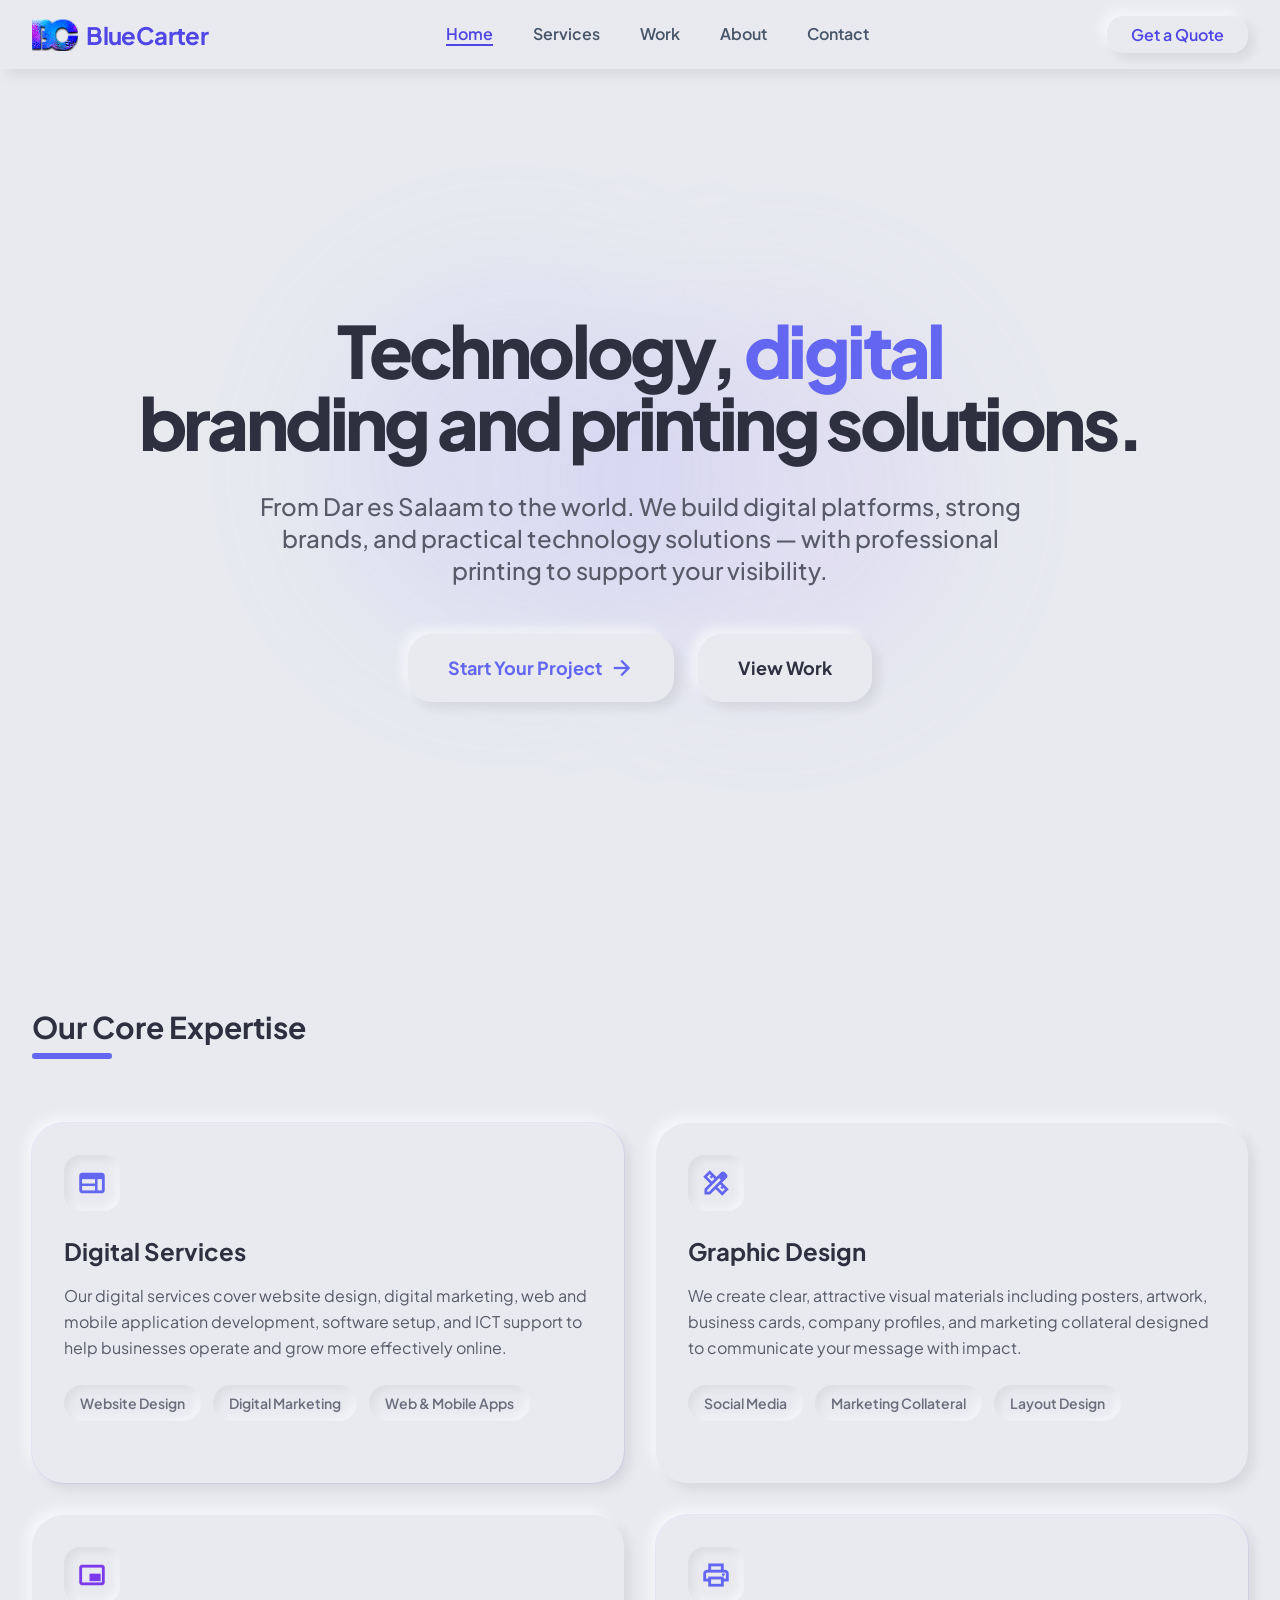
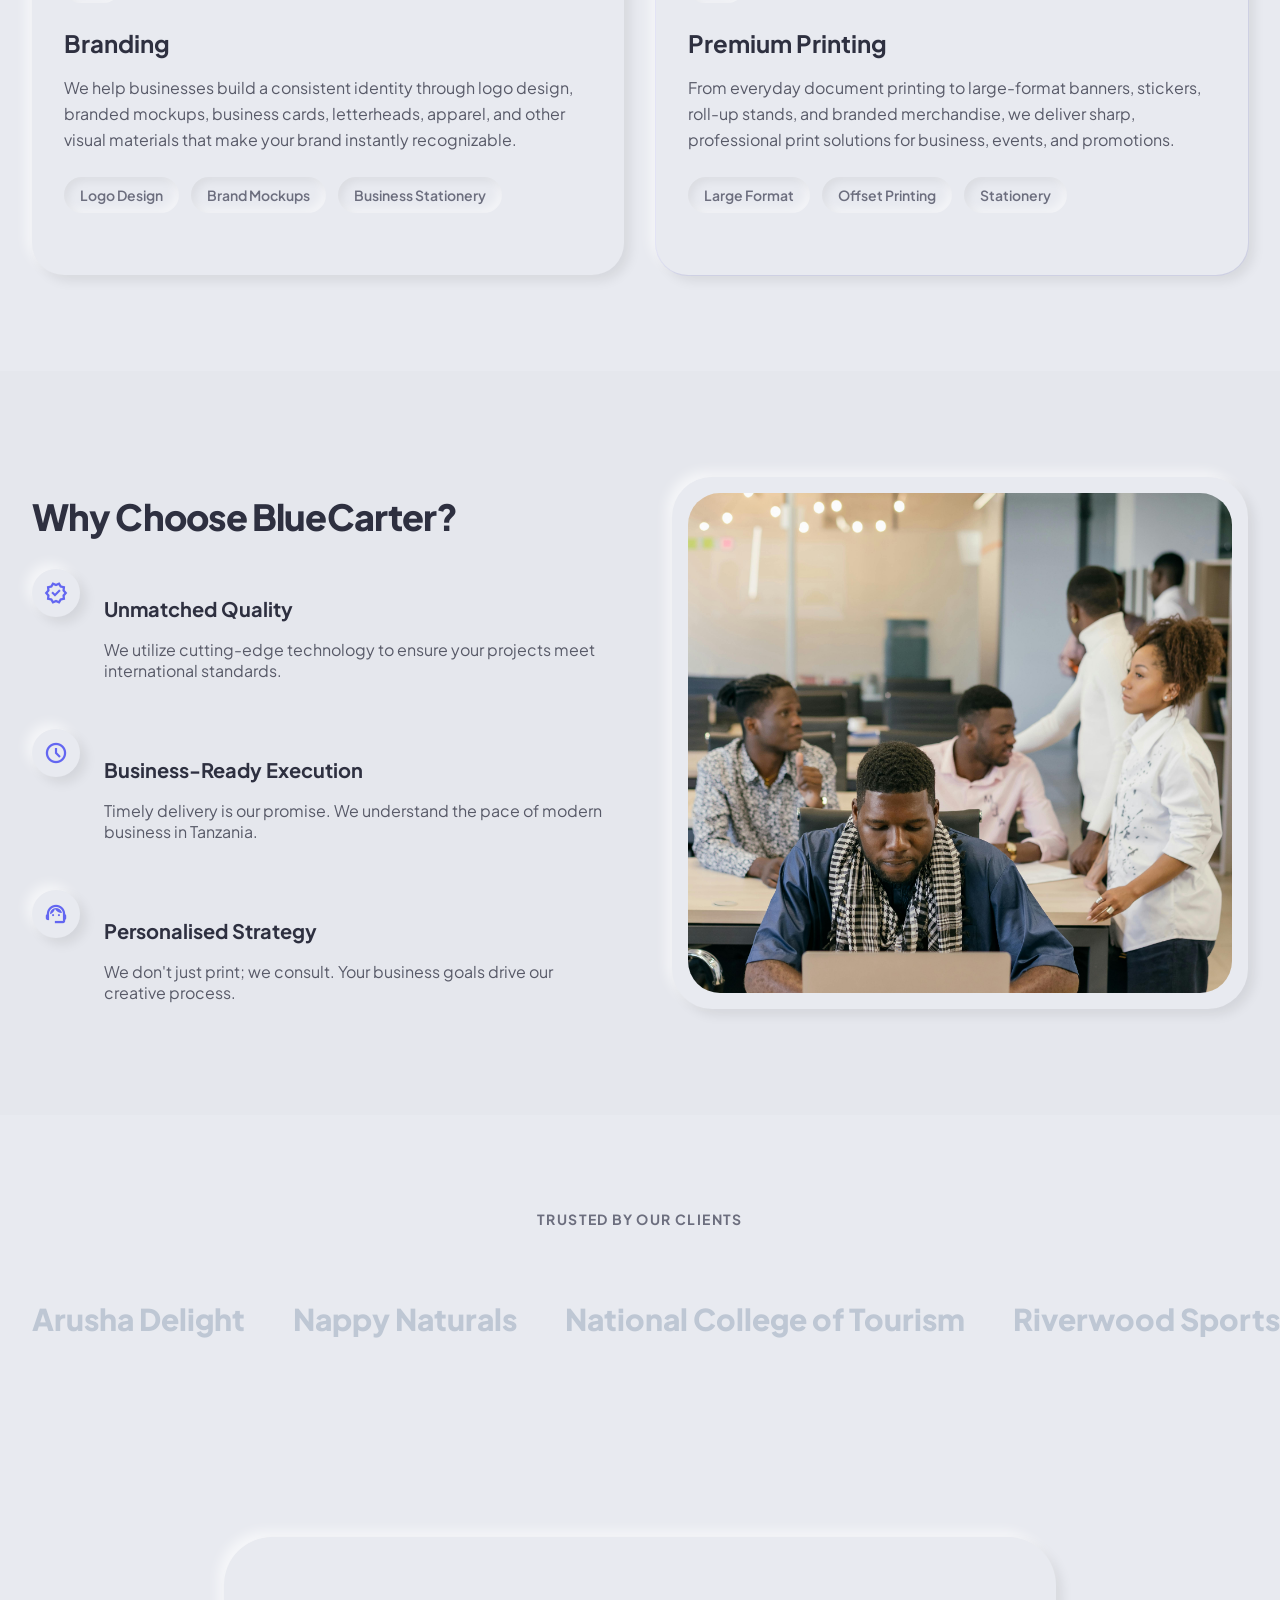
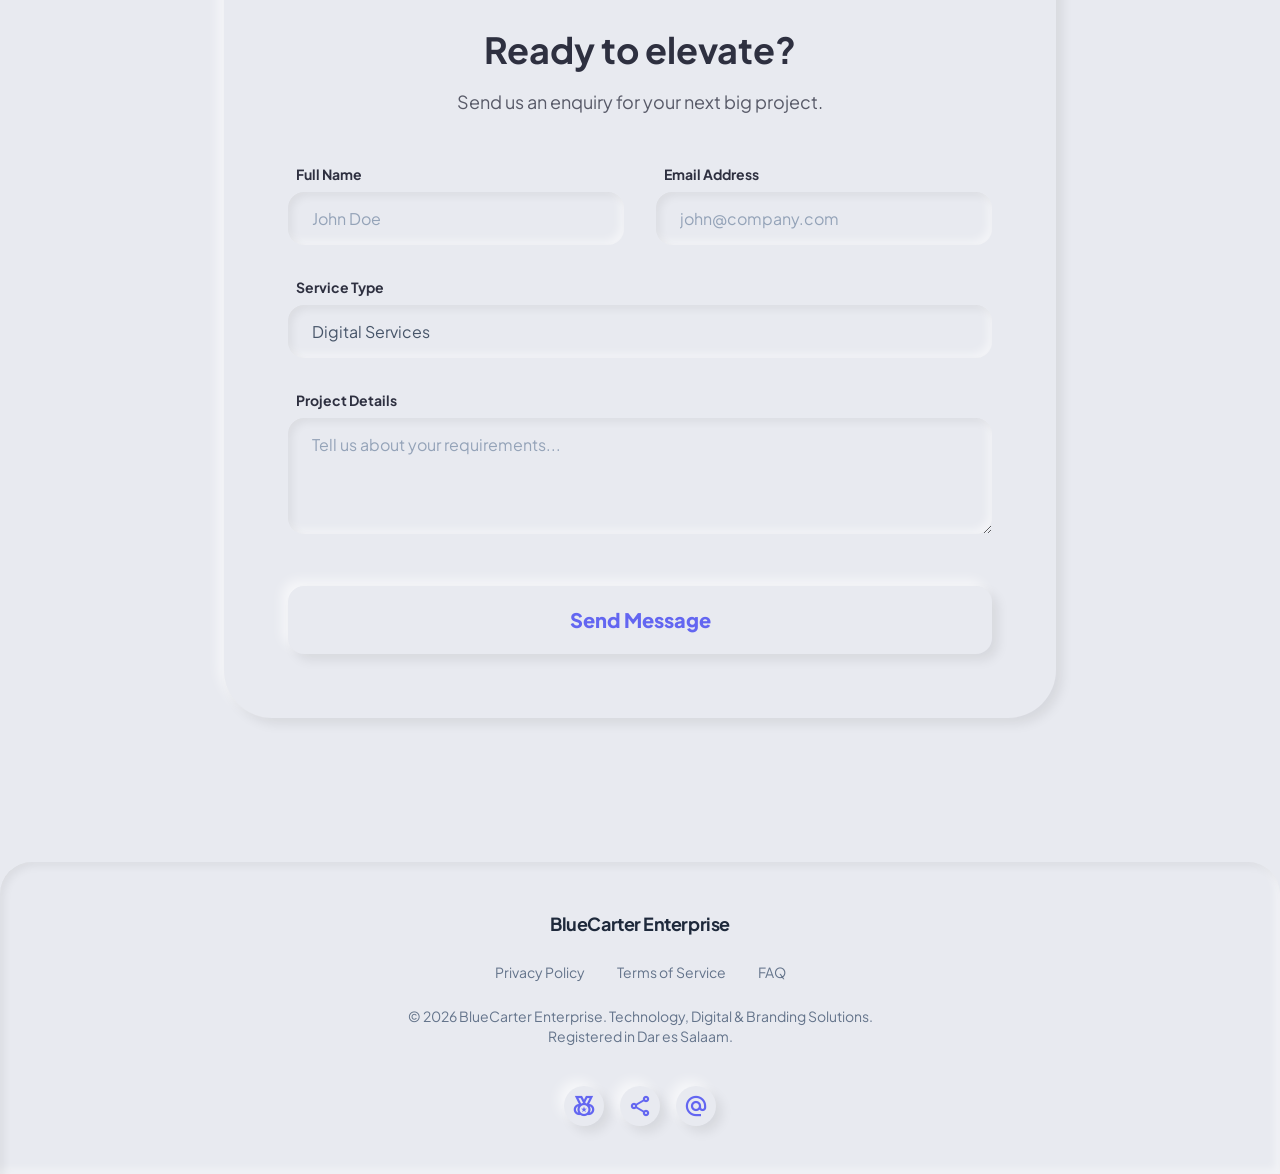
==== commit 53a1dcee: "feat: refine site structure and add standalone support pages - convert the site to a cleaner static " ====
--- a/index.html
+++ b/index.html
@@ -29,7 +29,7 @@
     <div class="hidden md:flex space-x-10 font-['Plus_Jakarta_Sans'] font-semibold">
       <a class="text-indigo-600 border-b-2 border-indigo-600 transition-colors duration-300" href="#">Home</a>
       <a class="text-slate-600 hover:text-indigo-500 transition-colors duration-300" href="#services">Services</a>
-      <a class="text-slate-600 hover:text-indigo-500 transition-colors duration-300" href="#portfolio">Portfolio</a>
+      <a class="text-slate-600 hover:text-indigo-500 transition-colors duration-300" href="work.html">Work</a>
       <a class="text-slate-600 hover:text-indigo-500 transition-colors duration-300" href="#about">About</a>
       <a class="text-slate-600 hover:text-indigo-500 transition-colors duration-300" href="#contact">Contact</a>
     </div>
@@ -63,8 +63,8 @@
             <span class="material-symbols-outlined">arrow_forward</span>
           </a>
 
-          <a class="neomorph-raised bg-background px-10 py-5 rounded-xl text-on-surface font-bold text-lg active:neomorph-inset transition-all" href="#portfolio">
-            View Portfolio
+          <a class="neomorph-raised bg-background px-10 py-5 rounded-xl text-on-surface font-bold text-lg active:neomorph-inset transition-all" href="work.html">
+            View Work
           </a>
         </div>
       </div>
